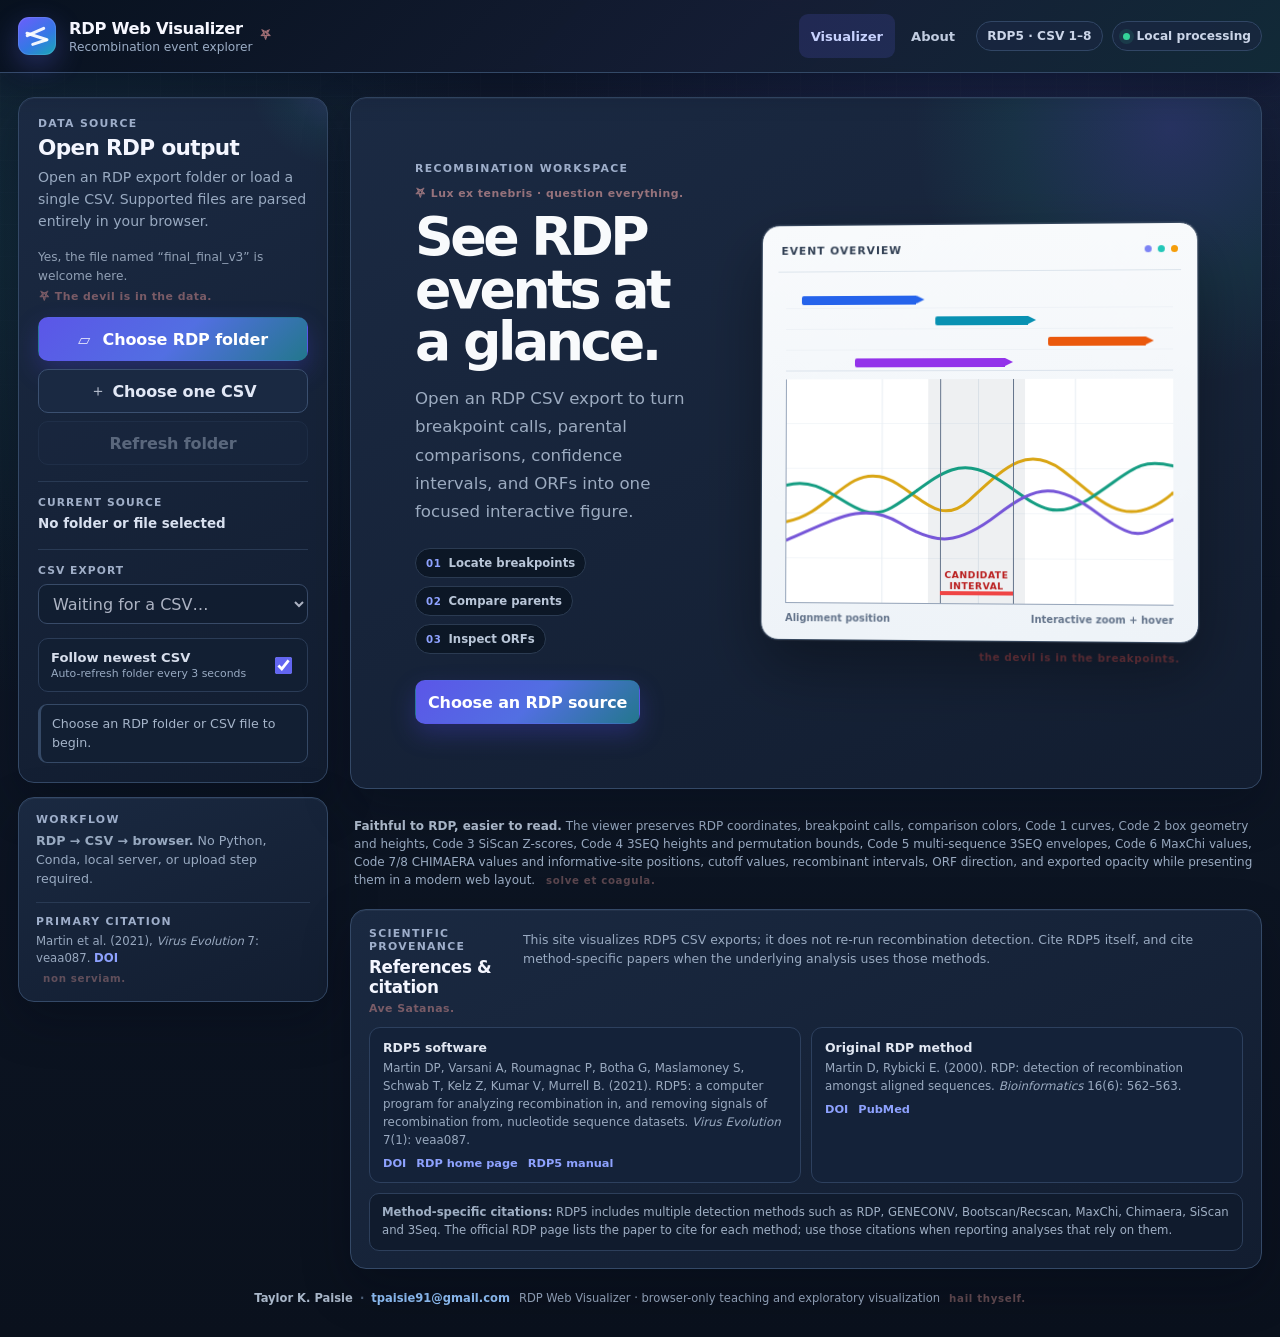
==== index.html @ fe1e6e0d "adding ex 8" ====
<!doctype html>
<html lang="en">
<head>
  <meta charset="utf-8" />
  <meta name="viewport" content="width=device-width, initial-scale=1" />
  <meta name="theme-color" content="#08111f" />
  <title>RDP Web Visualizer</title>
  <link rel="preconnect" href="https://cdn.plot.ly" crossorigin />
  <link rel="stylesheet" href="styles.css" />
  <style>
    .key-line.recombinant{border-top-color:#ef4444;border-top-width:3px}
    .key-arrow{display:inline-grid;place-items:center;width:17px;height:12px;color:#475569;font-size:14px;font-weight:800;line-height:1}
    .infernal-whisper{color:#3f4654;font-size:.64rem;font-weight:700;letter-spacing:.065em;text-transform:lowercase;opacity:.27;transition:opacity .22s ease,color .22s ease;user-select:none}
    .infernal-whisper:hover{opacity:.72;color:#8f1d1d}
    .infernal-note{display:inline-flex;align-items:center;gap:5px;color:#7f1d1d;font-size:.68rem;font-weight:720;letter-spacing:.045em;opacity:.42;transition:opacity .2s ease,color .2s ease;user-select:none}
    .infernal-note:hover{opacity:.78;color:#991b1b}
    .source-infernal{display:flex;margin:-7px 0 14px 1px}
    .summary-infernal{margin-left:auto;align-self:flex-end;white-space:nowrap;opacity:.30}
    .detail-infernal{display:block;margin-top:4px}
    .reference-infernal{display:block;margin-top:5px}
    .brand-infernal{color:#fca5a5;font-size:.72rem;font-weight:800;opacity:.48;margin-left:-5px;transform:translateY(-1px)}
    .whisper-inline{display:inline-block;margin-left:7px}
    .footer{display:flex;align-items:center;justify-content:center;gap:9px;flex-wrap:wrap}
    .citation-mini{margin-top:13px;padding-top:12px;border-top:1px solid #e7edf3}
    .citation-mini p{margin:5px 0 0;color:#64748b;font-size:.73rem;line-height:1.48}
    .citation-mini a,.references-panel a{color:#1d4ed8;text-decoration:none;font-weight:720}
    .citation-mini a:hover,.references-panel a:hover{text-decoration:underline}
    .references-panel{padding:17px 18px}
    .references-heading{display:flex;align-items:flex-start;justify-content:space-between;gap:18px;margin-bottom:12px}
    .references-heading h2{margin:4px 0 0;font-size:1.05rem;letter-spacing:-.02em}
    .references-intro{max-width:720px;margin:4px 0 0;color:#64748b;font-size:.78rem;line-height:1.5}
    .reference-grid{display:grid;grid-template-columns:repeat(2,minmax(0,1fr));gap:10px}
    .reference-card{padding:12px 13px;border:1px solid #e5eaf0;border-radius:11px;background:#fbfcfe}
    .reference-card strong{display:block;color:#334155;font-size:.78rem;margin-bottom:4px}
    .reference-card p{margin:0;color:#64748b;font-size:.74rem;line-height:1.52}
    .reference-actions{display:flex;gap:10px;flex-wrap:wrap;margin-top:7px;font-size:.71rem}
    .provenance-note{margin-top:10px;padding:10px 12px;border-radius:10px;background:#f8fafc;border:1px solid #e5eaf0;color:#64748b;font-size:.73rem;line-height:1.5}
    @media (prefers-reduced-motion:reduce){.infernal-whisper,.infernal-note{transition:none}}
    @media (max-width:760px){.reference-grid{grid-template-columns:1fr}.references-heading{flex-direction:column}.summary-infernal{display:none}}
  </style>
  <script src="https://cdn.plot.ly/plotly-2.35.2.min.js" defer></script>
  <script src="rdp-parser.js" defer></script>
  <script src="zoom-controls.js" defer></script>
  <script src="app.js" defer></script>
</head>
<body>
  <!-- Hail thyself. Question everything. -->
  <header class="app-bar">
    <div class="shell app-bar-inner">
      <div class="brand">
        <div class="brand-mark" aria-hidden="true" title="Hail thyself.">
          <span></span><span></span><span></span>
        </div>
        <div>
          <div class="brand-title">RDP Web Visualizer</div>
          <div class="brand-subtitle">Recombination event explorer</div>
        </div>
        <span class="brand-infernal" aria-hidden="true" title="lux ex tenebris">⛧</span>
      </div>
      <div class="app-bar-actions">
        <nav class="site-nav" aria-label="Main navigation">
          <a href="index.html" aria-current="page">Visualizer</a>
          <a href="about.html">About</a>
        </nav>
        <span class="version-pill">RDP5 · CSV 1–8</span>
        <span class="privacy-pill" title="Selected files stay in your browser.">
          <span class="status-dot"></span> Local processing
        </span>
      </div>
    </div>
  </header>

  <main class="shell workspace">
    <aside class="sidebar">
      <section id="data-source" class="panel source-panel">
        <div class="panel-kicker">Data source</div>
        <h1>Open RDP output</h1>
        <p class="sidebar-copy">Open an RDP export folder or load a single CSV. Supported files are parsed entirely in your browser.</p>
        <p class="buddy-note">Yes, the file named “final_final_v3” is welcome here.</p>
        <div class="source-infernal"><span class="infernal-note" aria-hidden="true">⛧ The devil is in the data.</span></div>

        <div class="source-actions">
          <button id="choose-folder" class="btn primary" type="button">
            <span class="btn-icon" aria-hidden="true">▱</span>
            Choose RDP folder
          </button>
          <label class="btn secondary file-button">
            <span class="btn-icon" aria-hidden="true">＋</span>
            Choose one CSV
            <input id="file-input" type="file" accept=".csv,text/csv" />
          </label>
          <button id="refresh-folder" class="btn ghost" type="button" disabled>Refresh folder</button>
        </div>

        <div id="browser-note" class="browser-note hidden"></div>

        <div class="source-block">
          <div class="field-label">Current source</div>
          <div id="source-label" class="source-label">No folder or file selected</div>
        </div>

        <div class="field-block">
          <label class="field-label" for="csv-select">CSV export</label>
          <select id="csv-select" disabled>
            <option value="">Waiting for a CSV…</option>
          </select>
        </div>

        <label class="toggle-row">
          <span>
            <strong>Follow newest CSV</strong>
            <small>Auto-refresh folder every 3 seconds</small>
          </span>
          <input id="auto-newest" type="checkbox" checked />
        </label>

        <div id="status" class="status neutral">Choose an RDP folder or CSV file to begin.</div>
      </section>

      <section class="panel sidebar-note">
        <div class="panel-kicker">Workflow</div>
        <p><strong>RDP → CSV → browser.</strong> No Python, Conda, local server, or upload step required.</p>
        <div class="citation-mini">
          <div class="panel-kicker">Primary citation</div>
          <p>Martin et al. (2021), <em>Virus Evolution</em> 7: veaa087. <a href="https://doi.org/10.1093/ve/veaa087" target="_blank" rel="noopener">DOI</a></p>
        </div>
        <span class="infernal-whisper whisper-inline" aria-hidden="true">Non serviam.</span>
      </section>
    </aside>

    <div class="main-column">
      <section id="empty-state" class="panel empty-state">
        <div class="empty-copy">
          <div class="panel-kicker">Recombination workspace</div>
          <span class="infernal-note empty-infernal" aria-hidden="true">⛧ Lux ex tenebris · question everything.</span>
          <h1>See RDP events at a glance.</h1>
          <p>Open an RDP CSV export to turn breakpoint calls, parental comparisons, confidence intervals, and ORFs into one focused interactive figure.</p>
          <div class="empty-features" aria-label="Visualization features">
            <span><strong>01</strong> Locate breakpoints</span>
            <span><strong>02</strong> Compare parents</span>
            <span><strong>03</strong> Inspect ORFs</span>
          </div>
          <a class="btn primary empty-cta" href="#data-source">Choose an RDP source</a>
        </div>
        <div class="genome-preview" aria-label="Decorative preview of a recombination event visualization">
          <div class="preview-toolbar"><span>Event overview</span><i></i><i></i><i></i></div>
          <div class="preview-orf">
            <span class="orf-track orf-a"></span>
            <span class="orf-track orf-b"></span>
            <span class="orf-track orf-c"></span>
            <span class="orf-track orf-d"></span>
          </div>
          <div class="preview-chart">
            <span class="preview-ci"></span>
            <span class="preview-break start"></span>
            <span class="preview-break end"></span>
            <svg viewBox="0 0 600 170" preserveAspectRatio="none" aria-hidden="true">
              <path class="curve curve-one" d="M0 115 C65 108 92 68 146 74 S232 124 286 95 S375 44 430 68 S525 126 600 88"/>
              <path class="curve curve-two" d="M0 82 C70 70 106 122 165 102 S257 53 318 72 S404 119 470 94 S545 56 600 64"/>
              <path class="curve curve-three" d="M0 132 C80 112 121 96 178 116 S268 136 330 108 S421 79 485 107 S554 124 600 112"/>
            </svg>
            <span class="preview-region">candidate interval</span>
          </div>
          <div class="preview-axis"><span>Alignment position</span><span>Interactive zoom + hover</span></div>
          <span class="infernal-whisper preview-infernal" aria-hidden="true">The devil is in the breakpoints.</span>
        </div>
      </section>

      <section id="summary" class="summary-strip hidden" aria-label="Event summary">
        <div class="summary-context">
          <span id="format-badge" class="data-badge">CSV</span>
          <span id="method-badge" class="method-badge">RDP event</span>
        </div>
        <div class="summary-metrics">
          <div class="metric"><span>Event</span><strong id="metric-event">—</strong></div>
          <div class="metric"><span>Breakpoints</span><strong id="metric-breakpoints">—</strong></div>
          <div class="metric"><span>ORFs</span><strong id="metric-genes">—</strong></div>
          <div class="metric"><span>Plot series</span><strong id="metric-series">—</strong></div>
        </div>
        <span class="infernal-note summary-infernal" aria-hidden="true">lux ex tenebris</span>
      </section>

      <section id="plot-card" class="panel plot-card hidden">
        <div class="plot-toolbar">
          <div class="plot-heading">
            <div class="panel-kicker">Interactive event view</div>
            <h2 id="plot-title">RDP event plot</h2>
          </div>
          <div class="export-controls">
            <select id="export-format" class="compact-select" aria-label="Figure export format">
              <option value="png">PNG</option>
              <option value="svg">SVG</option>
              <option value="jpeg">JPEG</option>
              <option value="webp">WebP</option>
            </select>
            <button id="export-figure" class="btn secondary compact" type="button">Export figure</button>
          </div>
        </div>

        <div id="comparison-legend" class="comparison-legend" aria-label="Comparison legend"></div>
        <p class="comparison-help">Click a comparison or trace group to show or hide it. <strong>Only</strong> isolates one; <strong>Show all</strong> brings everyone back. Even your favorite curve can share the spotlight.</p>

        <div class="orf-frame-key" aria-label="ORF reading-frame colors">
          <span class="orf-key-label">ORF frames</span>
          <span><i style="--orf-color:#2563eb"></i>+1</span>
          <span><i style="--orf-color:#0891b2"></i>+2</span>
          <span><i style="--orf-color:#059669"></i>+3</span>
          <span><i style="--orf-color:#ea580c"></i>−1</span>
          <span><i style="--orf-color:#dc2626"></i>−2</span>
          <span><i style="--orf-color:#9333ea"></i>−3</span>
          <span class="infernal-whisper orf-infernal" aria-hidden="true">Six frames. No false idols.</span>
        </div>

        <div class="annotation-key" aria-label="RDP visual layers">
          <span><i class="key-arrow" aria-hidden="true">→</i>ORF direction</span>
          <span><i class="key-box ci99"></i>99% CI</span>
          <span><i class="key-box ci95"></i>95% CI</span>
          <span><i class="key-line breakpoint"></i>Reported breakpoint</span>
          <span><i class="key-line cutoff"></i>Significance cutoffs</span>
          <span><i class="key-line zero"></i>Code 3 zero baseline</span>
          <span><i class="key-box permutation"></i>Code 4 permutation bounds</span>
          <span><i class="key-box sequence-envelope"></i>Code 5 sequence envelopes</span>
          <span><i class="key-sites"></i>Code 7/8 informative sites</span>
          <span><i class="key-line recombinant"></i>Recombinant interval</span>
        </div>

        <div class="plot-frame">
          <div id="rdp-plot" class="plot" role="img" aria-label="RDP event visualization"></div>
        </div>
      </section>

      <section id="details" class="detail-grid hidden">
        <article class="panel detail-card">
          <div class="detail-heading">
            <div>
              <div class="panel-kicker">RDP metadata</div>
              <h2>Event details</h2>
              <span class="infernal-note detail-infernal" aria-hidden="true">⛧ The devil is in the details.</span>
            </div>
          </div>
          <div class="table-wrap"><table id="metadata-table"><tbody></tbody></table></div>
        </article>
        <article class="panel detail-card">
          <div class="detail-heading">
            <div><div class="panel-kicker">ORF map input</div><h2>Open reading frames</h2></div>
          </div>
          <div class="table-wrap"><table id="gene-table"><thead><tr><th>Start</th><th>End</th><th>Frame</th><th>Direction</th></tr></thead><tbody></tbody></table></div>
        </article>
      </section>

      <section class="support-note">
        <strong>Faithful to RDP, easier to read.</strong>
        The viewer preserves RDP coordinates, breakpoint calls, comparison colors, Code 1 curves, Code 2 box geometry and heights, Code 3 SiScan Z-scores, Code 4 3SEQ heights and permutation bounds, Code 5 multi-sequence 3SEQ envelopes, Code 6 MaxChi values, Code 7/8 CHIMAERA values and informative-site positions, cutoff values, recombinant intervals, ORF direction, and exported opacity while presenting them in a modern web layout.
        <span class="infernal-whisper whisper-inline" aria-hidden="true">Solve et coagula.</span>
      </section>

      <section class="panel references-panel" aria-labelledby="references-title">
        <div class="references-heading">
          <div>
            <div class="panel-kicker">Scientific provenance</div>
            <h2 id="references-title">References &amp; citation</h2>
            <span class="infernal-note reference-infernal" aria-hidden="true">Ave Satanas.</span>
          </div>
          <p class="references-intro">This site visualizes RDP5 CSV exports; it does not re-run recombination detection. Cite RDP5 itself, and cite method-specific papers when the underlying analysis uses those methods.</p>
        </div>

        <div class="reference-grid">
          <article class="reference-card">
            <strong>RDP5 software</strong>
            <p>Martin DP, Varsani A, Roumagnac P, Botha G, Maslamoney S, Schwab T, Kelz Z, Kumar V, Murrell B. (2021). RDP5: a computer program for analyzing recombination in, and removing signals of recombination from, nucleotide sequence datasets. <em>Virus Evolution</em> 7(1): veaa087.</p>
            <div class="reference-actions">
              <a href="https://doi.org/10.1093/ve/veaa087" target="_blank" rel="noopener">DOI</a>
              <a href="https://web.cbio.uct.ac.za/~darren/rdp.html" target="_blank" rel="noopener">RDP home page</a>
              <a href="https://web.cbio.uct.ac.za/~darren/RDP5Manual.pdf" target="_blank" rel="noopener">RDP5 manual</a>
            </div>
          </article>

          <article class="reference-card">
            <strong>Original RDP method</strong>
            <p>Martin D, Rybicki E. (2000). RDP: detection of recombination amongst aligned sequences. <em>Bioinformatics</em> 16(6): 562–563.</p>
            <div class="reference-actions">
              <a href="https://doi.org/10.1093/bioinformatics/16.6.562" target="_blank" rel="noopener">DOI</a>
              <a href="https://pubmed.ncbi.nlm.nih.gov/10980155/" target="_blank" rel="noopener">PubMed</a>
            </div>
          </article>
        </div>

        <div class="provenance-note">
          <strong>Method-specific citations:</strong> RDP5 includes multiple detection methods such as RDP, GENECONV, Bootscan/Recscan, MaxChi, Chimaera, SiScan and 3Seq. The official RDP page lists the paper to cite for each method; use those citations when reporting analyses that rely on them.
        </div>
      </section>
    </div>
  </main>

  <footer class="shell footer">
    <span>RDP Web Visualizer · browser-only teaching and exploratory visualization</span>
    <span class="infernal-whisper" aria-hidden="true">Hail thyself.</span>
  </footer>
</body>
</html>
---- styles.css ----
@import url("base.css");
@import url("dark-shell.css");

/* Shared page navigation and About page. */
.comparison-item{display:flex;align-items:center}
.comparison-toggle{display:grid;grid-template-columns:13px minmax(0,1fr);gap:8px;flex:1;min-width:0;padding:4px;border:0;background:transparent;color:inherit;text-align:left;cursor:pointer;font:inherit}
.comparison-toggle[aria-pressed="false"]{opacity:.5}
.comparison-toggle[aria-pressed="false"] strong{text-decoration:line-through}
.comparison-isolate{padding:6px 8px;border:1px solid #3b5070;border-radius:6px;background:#1a2942;color:#d0d9e9;cursor:pointer;font:inherit;font-size:.72rem}
.comparison-isolate:hover{background:#263a57}
.comparison-help,.buddy-note{color:#91a0b5;font-size:.76rem;line-height:1.5}
.comparison-help{margin:8px 18px}
.about-motto{color:#d38c8c!important;font-size:.76rem;letter-spacing:.035em;margin:10px 0}
.export-controls{flex-wrap:wrap}
.plot-toolbar{flex-wrap:wrap}
.site-nav{display:flex;align-items:center;gap:4px}
.site-nav a{display:inline-flex;align-items:center;min-height:44px;padding:9px 12px;border-radius:9px;color:#c1cce0;font-size:.82rem;font-weight:740;text-decoration:none}
.site-nav a:hover{background:#263a57;color:#fff}
.site-nav a[aria-current="page"]{background:rgba(99,102,241,.16);color:#c7d2fe}
.about-page{max-width:1200px;padding-top:28px}
.about-layout{display:grid;grid-template-columns:minmax(0,1fr) minmax(0,.9fr);gap:clamp(24px,4vw,56px);align-items:center;padding:clamp(20px,4vw,48px)}
.about-copy{min-width:0}
.about-copy h1{margin:12px 0 20px;font-size:clamp(2rem,4vw,3.6rem);line-height:1.08;letter-spacing:-.045em}
.about-copy h2{margin:26px 0 8px;font-size:1.08rem}
.about-copy p{color:var(--ink-soft);line-height:1.7;font-size:.94rem}
.about-copy .about-intro{font-size:1.12rem;color:var(--ink)}
.about-copy a:not(.btn){color:#93c5fd;text-underline-offset:3px;overflow-wrap:anywhere}
.about-copy a:not(.btn):hover{color:#bfdbfe}
.about-copy .btn{margin-top:8px}
.about-image{margin:0;min-width:0}
.about-image img{display:block;width:100%;height:auto;border:1px solid var(--line-strong);border-radius:12px}
.about-footer{display:flex;flex-wrap:wrap;justify-content:center;align-items:center;gap:9px}
@media (max-width:860px){
  .about-layout{grid-template-columns:1fr}
  .about-image{width:100%;max-width:560px;margin-inline:auto}
}
@media (max-width:620px){
  .app-bar-inner{flex-wrap:wrap;gap:10px;padding-block:12px}
  .app-bar-actions{justify-content:flex-start}
  .about-page{padding-top:14px}
}

/* Visual hierarchy and landing-state enhancements. */
:root{
  --focus-ring:rgba(129,140,248,.55);
  --panel-highlight:rgba(148,163,184,.08);
}

body::before{
  content:"";
  position:fixed;
  inset:0;
  pointer-events:none;
  background-image:linear-gradient(rgba(148,163,184,.025) 1px,transparent 1px),linear-gradient(90deg,rgba(148,163,184,.025) 1px,transparent 1px);
  background-size:32px 32px;
  mask-image:linear-gradient(to bottom,black,transparent 72%);
}

button:focus-visible,
select:focus-visible,
a:focus-visible,
input:focus-visible{
  outline:3px solid var(--focus-ring);
  outline-offset:3px;
}

.app-bar{
  background:linear-gradient(135deg,rgba(8,17,31,.97),rgba(21,29,52,.96) 58%,rgba(17,43,55,.95));
  backdrop-filter:blur(18px);
}

.workspace{gap:22px;padding-top:24px}
.main-column{gap:18px}
.panel{position:relative}
.panel::after{
  content:"";
  position:absolute;
  inset:0;
  border-radius:inherit;
  pointer-events:none;
  box-shadow:inset 0 1px 0 var(--panel-highlight);
}

.source-panel{overflow:hidden}
.source-panel::before{
  content:"";
  position:absolute;
  width:180px;
  height:180px;
  right:-100px;
  top:-110px;
  border-radius:50%;
  background:radial-gradient(circle,rgba(129,140,248,.20),rgba(34,199,184,.05) 44%,transparent 70%);
  pointer-events:none;
}
.source-actions .btn{min-height:44px}
.btn{letter-spacing:-.008em}
.btn.primary{box-shadow:0 10px 24px rgba(79,70,229,.28)}
.btn.primary:hover:not(:disabled){box-shadow:0 13px 30px rgba(79,70,229,.36)}
.status{border-left-width:3px}

.empty-state{
  min-height:540px;
  display:grid;
  grid-template-columns:minmax(280px,.82fr) minmax(420px,1.35fr);
  align-items:center;
  gap:clamp(28px,5vw,72px);
  padding:clamp(28px,5vw,64px);
  overflow:hidden;
  isolation:isolate;
}
.empty-state::before{
  content:"";
  position:absolute;
  z-index:-1;
  width:520px;
  height:520px;
  right:-170px;
  top:-230px;
  border-radius:50%;
  background:radial-gradient(circle,rgba(99,102,241,.20),rgba(34,199,184,.075) 43%,transparent 70%);
}
.empty-copy{max-width:500px}
.empty-copy h1{
  max-width:520px;
  margin:10px 0 16px;
  color:#f8fafc;
  font-size:clamp(2.35rem,4.2vw,4.6rem);
  line-height:.98;
  letter-spacing:-.065em;
}
.empty-copy p{
  max-width:510px;
  margin-bottom:22px;
  color:#9cabc0;
  font-size:clamp(.94rem,1.3vw,1.08rem);
  line-height:1.7;
}
.empty-features{
  display:flex;
  flex-wrap:wrap;
  gap:8px;
  margin-bottom:26px;
}
.empty-features span{
  display:inline-flex;
  align-items:center;
  gap:7px;
  padding:7px 10px;
  border:1px solid #2b3b52;
  border-radius:999px;
  color:#b9c6d8;
  background:rgba(9,18,31,.72);
  font-size:.73rem;
  font-weight:680;
}
.empty-features strong{
  color:#8ea2ff;
  font-size:.64rem;
  letter-spacing:.06em;
}
.empty-cta{
  display:inline-flex;
  align-items:center;
  justify-content:center;
  min-height:44px;
  text-decoration:none;
}

.genome-preview{
  position:relative;
  min-width:0;
  padding:16px;
  border:1px solid #34455c;
  border-radius:18px;
  background:linear-gradient(180deg,#f8fafc,#eef3f8);
  box-shadow:0 28px 65px rgba(0,0,0,.34),0 0 0 1px rgba(255,255,255,.06);
  transform:perspective(1300px) rotateY(-3deg) rotateX(1deg);
}
.preview-toolbar{
  display:flex;
  align-items:center;
  gap:6px;
  height:31px;
  padding:0 3px 11px;
  border-bottom:1px solid #dce4ec;
  color:#334155;
  font-size:.68rem;
  font-weight:800;
}
.preview-toolbar span{margin-right:auto;text-transform:uppercase;letter-spacing:.09em}
.preview-toolbar i{width:7px;height:7px;border-radius:50%;background:#cbd5e1}
.preview-toolbar i:first-of-type{background:#7c83f5}
.preview-toolbar i:nth-of-type(2){background:#22c7b8}
.preview-toolbar i:last-of-type{background:#f59e0b}

.preview-orf{
  position:relative;
  height:84px;
  margin:16px 8px 8px;
  border-bottom:1px solid #dbe3ec;
  background:repeating-linear-gradient(to bottom,transparent 0,transparent 20px,#e6ebf1 21px);
}
.orf-track{
  position:absolute;
  height:9px;
  border-radius:2px 0 0 2px;
  background:#334155;
}
.orf-track::after{
  content:"";
  position:absolute;
  right:-8px;
  top:0;
  border-top:4.5px solid transparent;
  border-bottom:4.5px solid transparent;
  border-left:8px solid currentColor;
  color:inherit;
}
.orf-a{left:4%;top:8px;width:30%;color:#334155}
.orf-b{left:39%;top:29px;width:24%;background:#64748b;color:#64748b}
.orf-c{left:68%;top:50px;width:25%;background:#334155;color:#334155}
.orf-d{left:18%;top:71px;width:39%;background:#94a3b8;color:#94a3b8}

.preview-chart{
  position:relative;
  height:225px;
  margin:0 8px;
  overflow:hidden;
  border-left:1px solid #94a3b8;
  border-bottom:1px solid #94a3b8;
  background:
    linear-gradient(to right,transparent 0,transparent calc(25% - 1px),#e7edf3 25%,transparent calc(25% + 1px),transparent calc(50% - 1px),#e7edf3 50%,transparent calc(50% + 1px),transparent calc(75% - 1px),#e7edf3 75%,transparent calc(75% + 1px)),
    repeating-linear-gradient(to bottom,#fff 0,#fff 44px,#e7edf3 45px);
}
.preview-chart svg{position:absolute;inset:16px 0 20px;width:100%;height:calc(100% - 36px)}
.curve{fill:none;stroke-width:3;stroke-linecap:round;vector-effect:non-scaling-stroke}
.curve-one{stroke:#d9a514}.curve-two{stroke:#159d82}.curve-three{stroke:#7656d8}
.preview-ci{position:absolute;inset:0 auto 0 37%;width:25%;background:rgba(100,116,139,.11)}
.preview-break{position:absolute;z-index:2;top:0;bottom:0;width:1px;background:#64748b}
.preview-break.start{left:40%}.preview-break.end{left:59%}
.preview-region{
  position:absolute;
  z-index:3;
  left:40%;
  bottom:8px;
  width:19%;
  border-bottom:4px solid #ef4444;
  color:#b91c1c;
  font-size:.58rem;
  font-weight:800;
  text-align:center;
  text-transform:uppercase;
  letter-spacing:.05em;
}
.preview-axis{
  display:flex;
  justify-content:space-between;
  gap:12px;
  padding:9px 8px 0;
  color:#64748b;
  font-size:.62rem;
  font-weight:700;
}

.summary-strip{
  position:sticky;
  top:96px;
  z-index:12;
  backdrop-filter:blur(15px);
}
.plot-card{border-color:#384d6c}
.plot-toolbar{padding-block:19px 15px}
.plot-heading h2{font-size:1.25rem}
.plot-frame{
  border-radius:14px;
  box-shadow:0 18px 44px rgba(0,0,0,.26);
}
.comparison-item{transition:transform .15s ease,border-color .15s ease}
.comparison-item:hover{transform:translateY(-2px);border-color:#566d94}
.metric strong{font-variant-numeric:tabular-nums}
.reference-card{transition:transform .15s ease,border-color .15s ease}
.reference-card:hover{transform:translateY(-2px);border-color:#3a4d66!important}

@media (max-width:1120px){
  .empty-state{grid-template-columns:1fr;padding:40px}
  .empty-copy{max-width:720px}
  .empty-copy h1{max-width:720px}
  .genome-preview{transform:none}
}
@media (max-width:860px){
  .workspace{padding-top:14px}
  .summary-strip{position:static}
  .empty-state{min-height:auto}
}
@media (max-width:620px){
  body::before{display:none}
  .empty-state{padding:25px 18px;gap:28px}
  .empty-copy h1{font-size:2.6rem}
  .empty-features{display:grid}
  .empty-features span{justify-content:flex-start}
  .genome-preview{padding:10px;border-radius:13px}
  .preview-chart{height:180px}
  .preview-axis span:last-child{display:none}
}

@media (prefers-reduced-motion:reduce){
  html{scroll-behavior:auto}
  *,*::before,*::after{transition:none!important}
  .genome-preview{transform:none}
}

/* Infernal microcopy and signed-frame color system. */
.empty-infernal{
  margin-top:12px;
  color:#e3a0a0!important;
  opacity:.62!important;
}
.preview-infernal{
  position:absolute;
  right:18px;
  bottom:-22px;
  color:#9b3a3a!important;
  opacity:.5!important;
}
.genome-preview{margin-bottom:22px}

.orf-a{background:#2563eb;color:#2563eb}
.orf-b{background:#0891b2;color:#0891b2}
.orf-c{background:#ea580c;color:#ea580c}
.orf-d{background:#9333ea;color:#9333ea}

.orf-frame-key{
  display:flex;
  align-items:center;
  flex-wrap:wrap;
  gap:7px;
  margin:11px 18px 0;
  padding:10px 12px;
  border:1px solid #304461;
  border-radius:10px;
  background:linear-gradient(145deg,#1a2942,#142238);
  color:#b5c1d4;
  font-size:.69rem;
  font-weight:760;
}
.orf-frame-key > span{
  display:inline-flex;
  align-items:center;
  gap:5px;
}
.orf-frame-key i{
  width:11px;
  height:8px;
  border-radius:2px;
  background:var(--orf-color);
  box-shadow:0 0 0 2px color-mix(in srgb,var(--orf-color) 18%,transparent);
}
.orf-key-label{
  margin-right:3px;
  color:#dbe5f1;
  font-size:.66rem;
  font-weight:850;
  letter-spacing:.08em;
  text-transform:uppercase;
}
.orf-infernal{
  margin-left:auto;
  color:#c98c8c!important;
  opacity:.45!important;
}

@media (max-width:620px){
  .orf-frame-key{margin-inline:8px}
  .orf-infernal{width:100%;margin-left:0}
  .preview-infernal{right:12px}
}
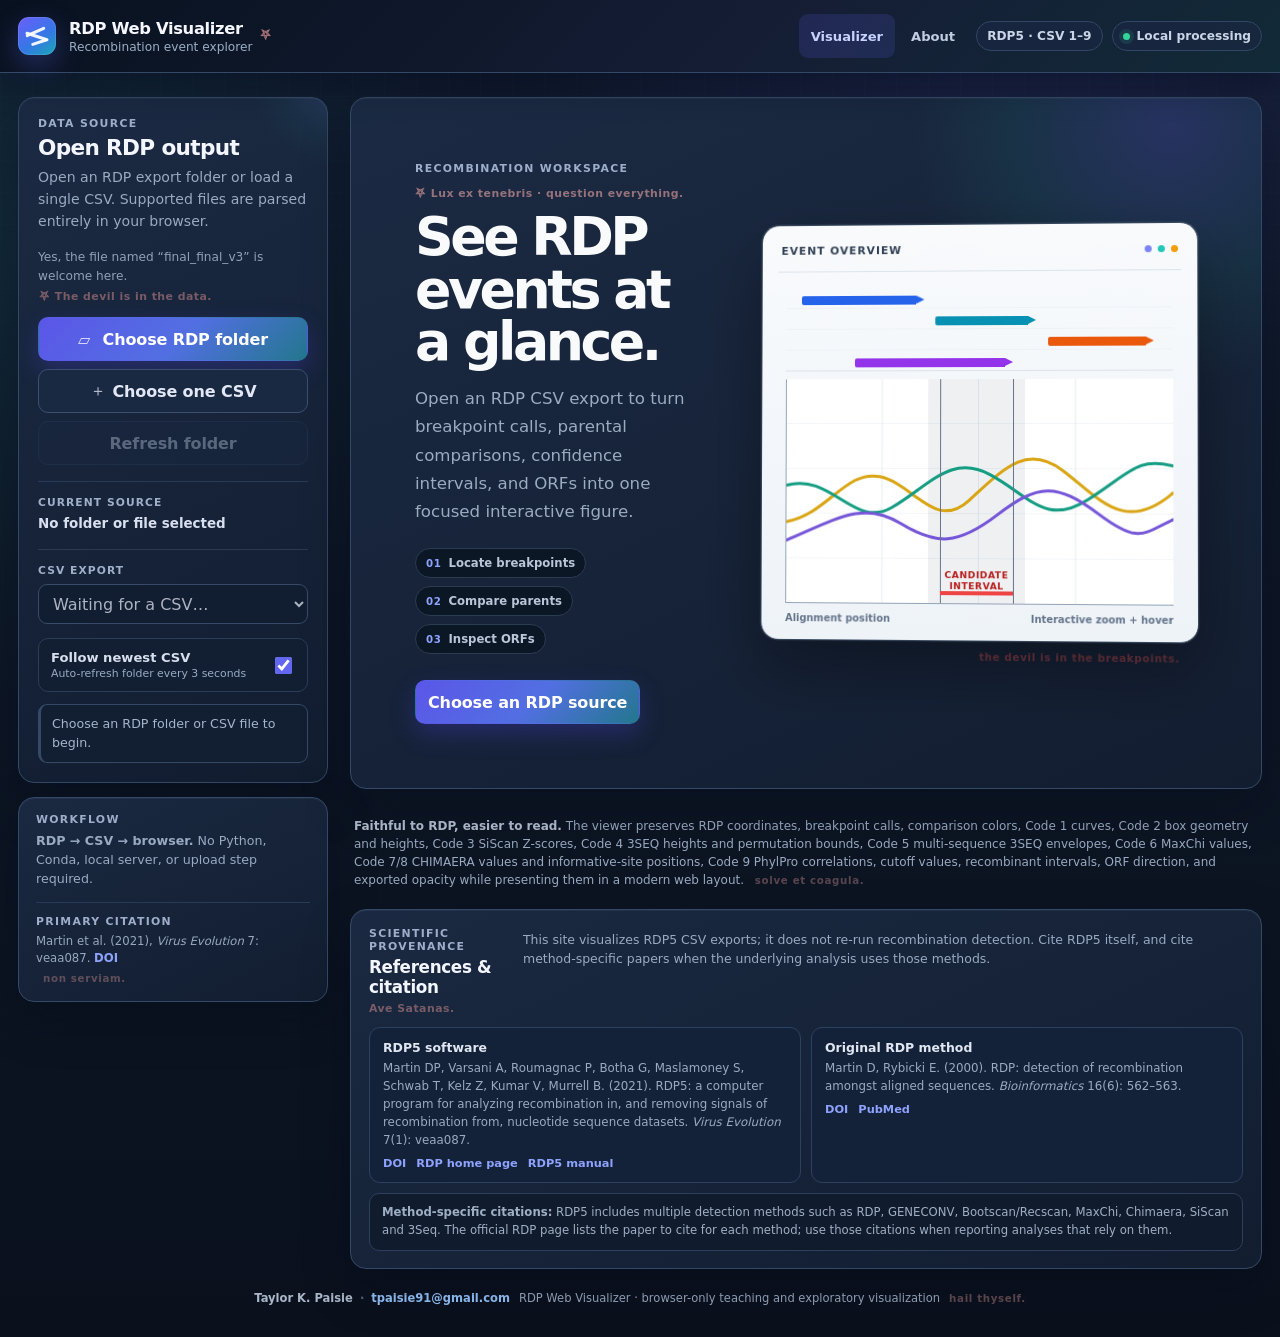
==== commit 05206278: "updating with csv 9" ====
--- a/index.html
+++ b/index.html
@@ -62,7 +62,7 @@
           <a href="index.html" aria-current="page">Visualizer</a>
           <a href="about.html">About</a>
         </nav>
-        <span class="version-pill">RDP5 · CSV 1–8</span>
+        <span class="version-pill">RDP5 · CSV 1–9</span>
         <span class="privacy-pill" title="Selected files stay in your browser.">
           <span class="status-dot"></span> Local processing
         </span>
@@ -250,7 +250,7 @@
 
       <section class="support-note">
         <strong>Faithful to RDP, easier to read.</strong>
-        The viewer preserves RDP coordinates, breakpoint calls, comparison colors, Code 1 curves, Code 2 box geometry and heights, Code 3 SiScan Z-scores, Code 4 3SEQ heights and permutation bounds, Code 5 multi-sequence 3SEQ envelopes, Code 6 MaxChi values, Code 7/8 CHIMAERA values and informative-site positions, cutoff values, recombinant intervals, ORF direction, and exported opacity while presenting them in a modern web layout.
+        The viewer preserves RDP coordinates, breakpoint calls, comparison colors, Code 1 curves, Code 2 box geometry and heights, Code 3 SiScan Z-scores, Code 4 3SEQ heights and permutation bounds, Code 5 multi-sequence 3SEQ envelopes, Code 6 MaxChi values, Code 7/8 CHIMAERA values and informative-site positions, Code 9 PhylPro correlations, cutoff values, recombinant intervals, ORF direction, and exported opacity while presenting them in a modern web layout.
         <span class="infernal-whisper whisper-inline" aria-hidden="true">Solve et coagula.</span>
       </section>
 
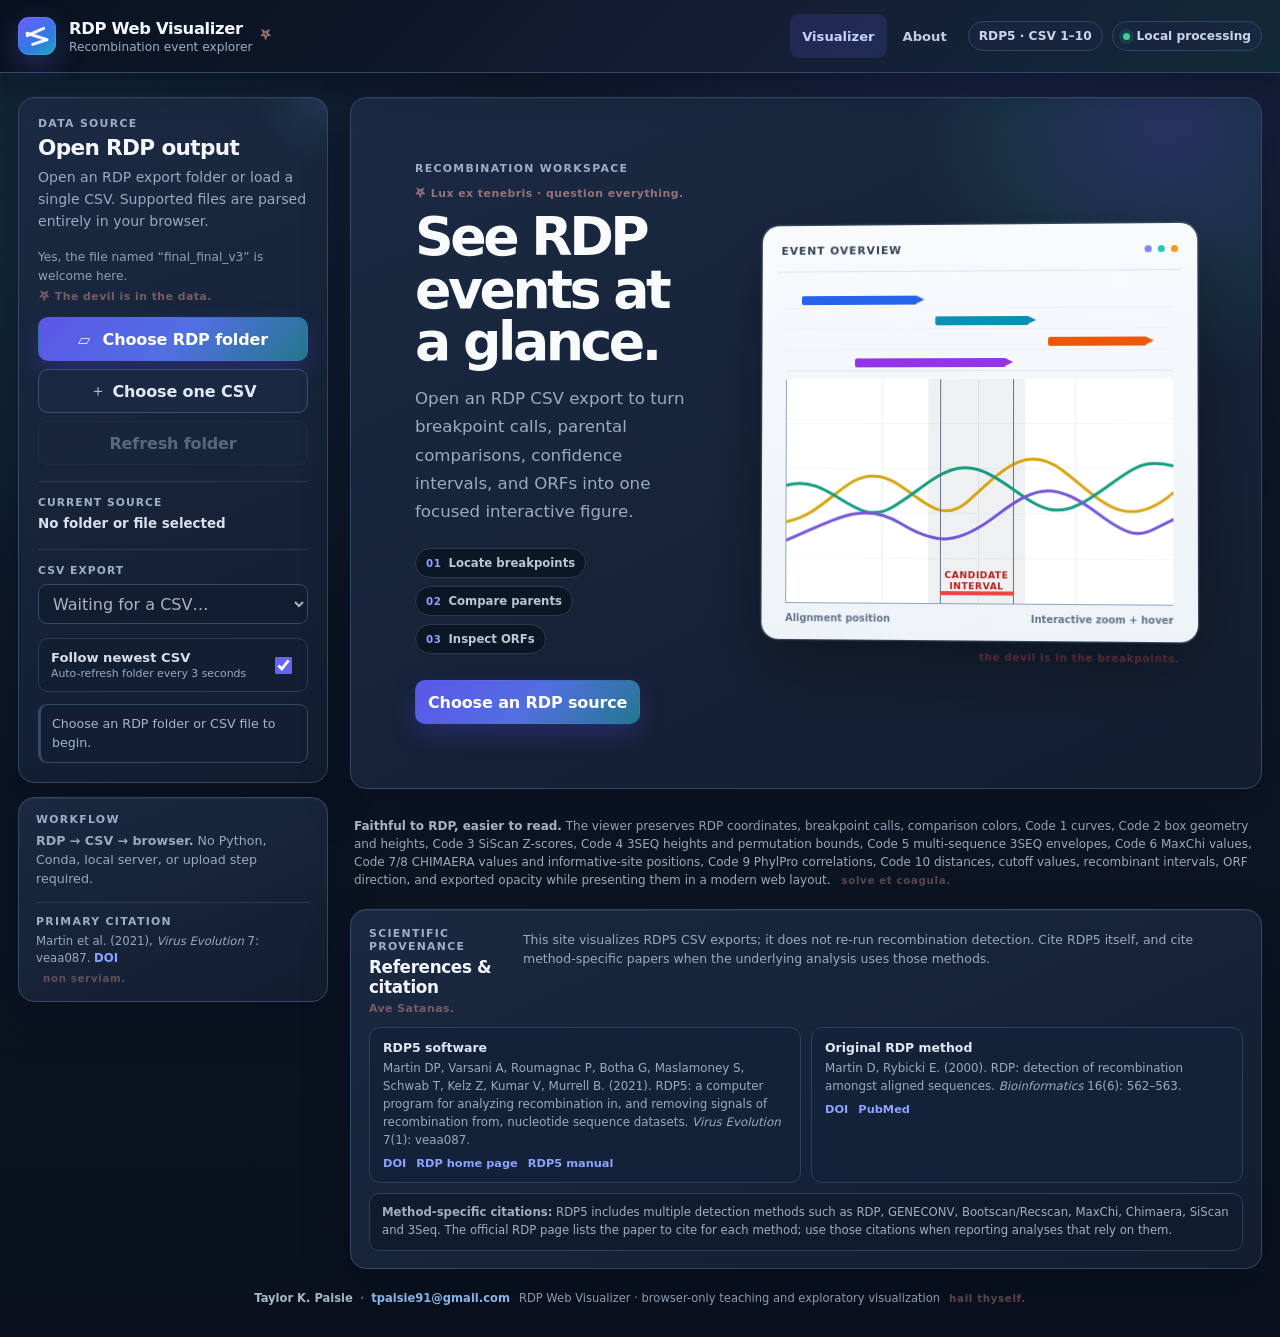
==== commit 3546d39e: "adding csv 10" ====
--- a/index.html
+++ b/index.html
@@ -62,7 +62,7 @@
           <a href="index.html" aria-current="page">Visualizer</a>
           <a href="about.html">About</a>
         </nav>
-        <span class="version-pill">RDP5 · CSV 1–9</span>
+        <span class="version-pill">RDP5 · CSV 1–10</span>
         <span class="privacy-pill" title="Selected files stay in your browser.">
           <span class="status-dot"></span> Local processing
         </span>
@@ -250,7 +250,7 @@
 
       <section class="support-note">
         <strong>Faithful to RDP, easier to read.</strong>
-        The viewer preserves RDP coordinates, breakpoint calls, comparison colors, Code 1 curves, Code 2 box geometry and heights, Code 3 SiScan Z-scores, Code 4 3SEQ heights and permutation bounds, Code 5 multi-sequence 3SEQ envelopes, Code 6 MaxChi values, Code 7/8 CHIMAERA values and informative-site positions, Code 9 PhylPro correlations, cutoff values, recombinant intervals, ORF direction, and exported opacity while presenting them in a modern web layout.
+        The viewer preserves RDP coordinates, breakpoint calls, comparison colors, Code 1 curves, Code 2 box geometry and heights, Code 3 SiScan Z-scores, Code 4 3SEQ heights and permutation bounds, Code 5 multi-sequence 3SEQ envelopes, Code 6 MaxChi values, Code 7/8 CHIMAERA values and informative-site positions, Code 9 PhylPro correlations, Code 10 distances, cutoff values, recombinant intervals, ORF direction, and exported opacity while presenting them in a modern web layout.
         <span class="infernal-whisper whisper-inline" aria-hidden="true">Solve et coagula.</span>
       </section>
 
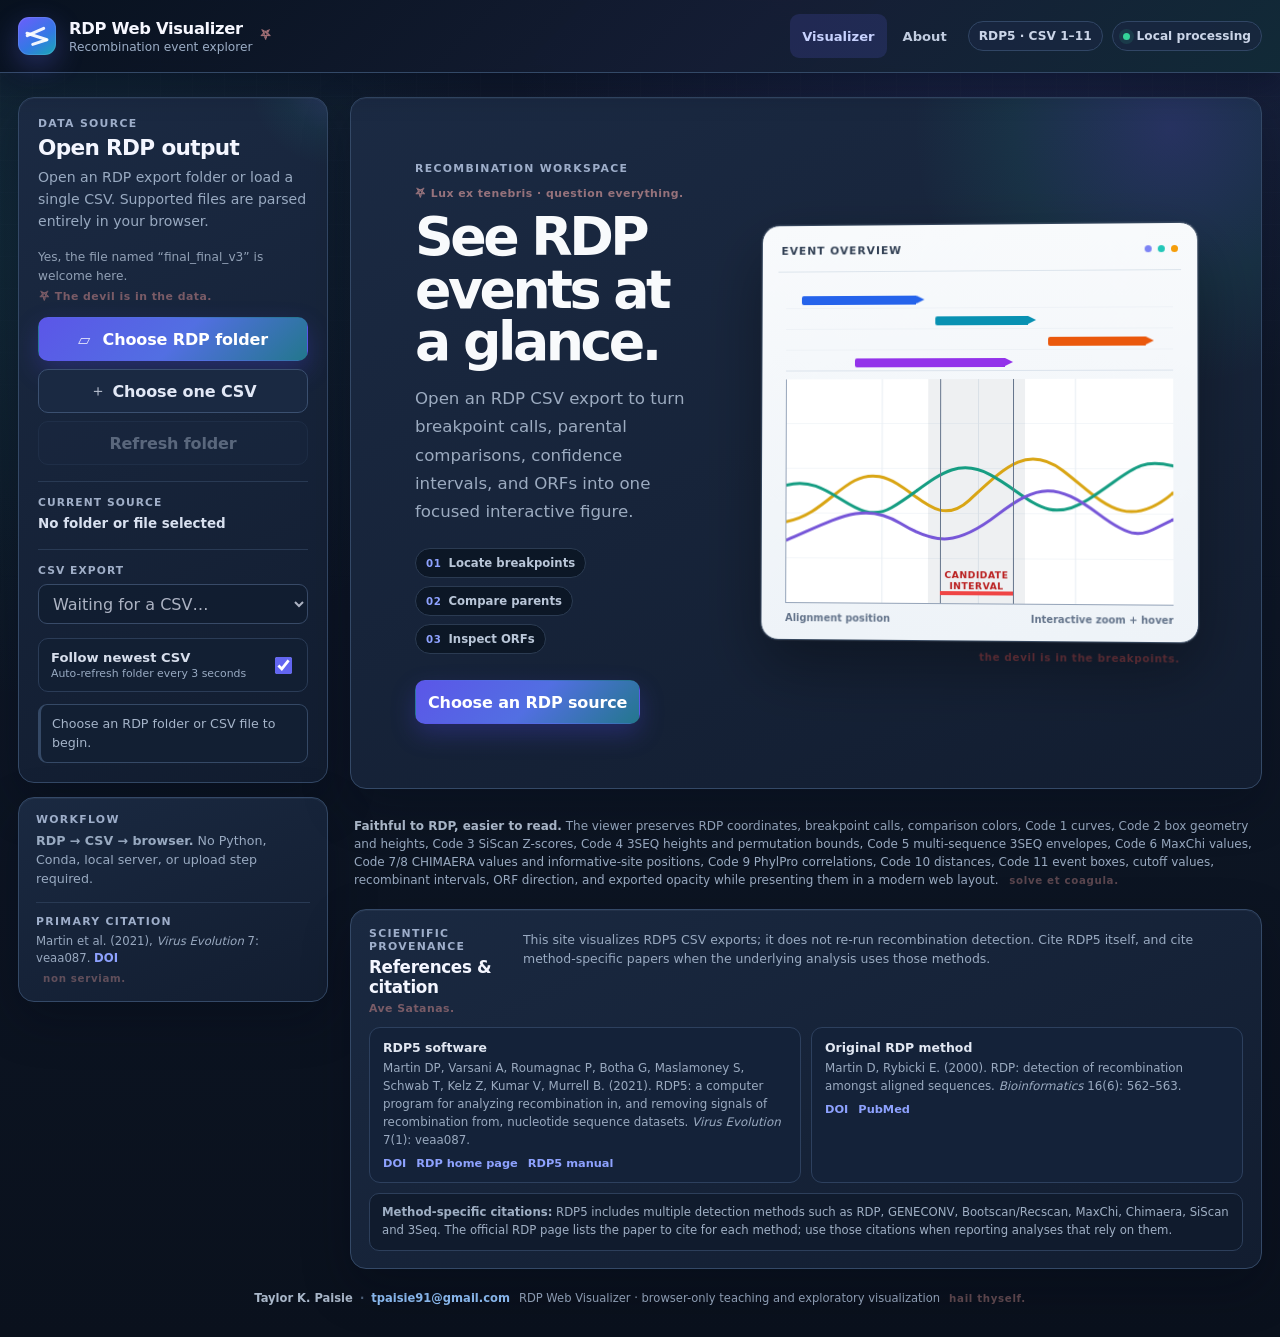
==== commit ea96375b: "adding csv 11" ====
--- a/index.html
+++ b/index.html
@@ -62,7 +62,7 @@
           <a href="index.html" aria-current="page">Visualizer</a>
           <a href="about.html">About</a>
         </nav>
-        <span class="version-pill">RDP5 · CSV 1–10</span>
+        <span class="version-pill">RDP5 · CSV 1–11</span>
         <span class="privacy-pill" title="Selected files stay in your browser.">
           <span class="status-dot"></span> Local processing
         </span>
@@ -250,7 +250,7 @@
 
       <section class="support-note">
         <strong>Faithful to RDP, easier to read.</strong>
-        The viewer preserves RDP coordinates, breakpoint calls, comparison colors, Code 1 curves, Code 2 box geometry and heights, Code 3 SiScan Z-scores, Code 4 3SEQ heights and permutation bounds, Code 5 multi-sequence 3SEQ envelopes, Code 6 MaxChi values, Code 7/8 CHIMAERA values and informative-site positions, Code 9 PhylPro correlations, Code 10 distances, cutoff values, recombinant intervals, ORF direction, and exported opacity while presenting them in a modern web layout.
+        The viewer preserves RDP coordinates, breakpoint calls, comparison colors, Code 1 curves, Code 2 box geometry and heights, Code 3 SiScan Z-scores, Code 4 3SEQ heights and permutation bounds, Code 5 multi-sequence 3SEQ envelopes, Code 6 MaxChi values, Code 7/8 CHIMAERA values and informative-site positions, Code 9 PhylPro correlations, Code 10 distances, Code 11 event boxes, cutoff values, recombinant intervals, ORF direction, and exported opacity while presenting them in a modern web layout.
         <span class="infernal-whisper whisper-inline" aria-hidden="true">Solve et coagula.</span>
       </section>
 
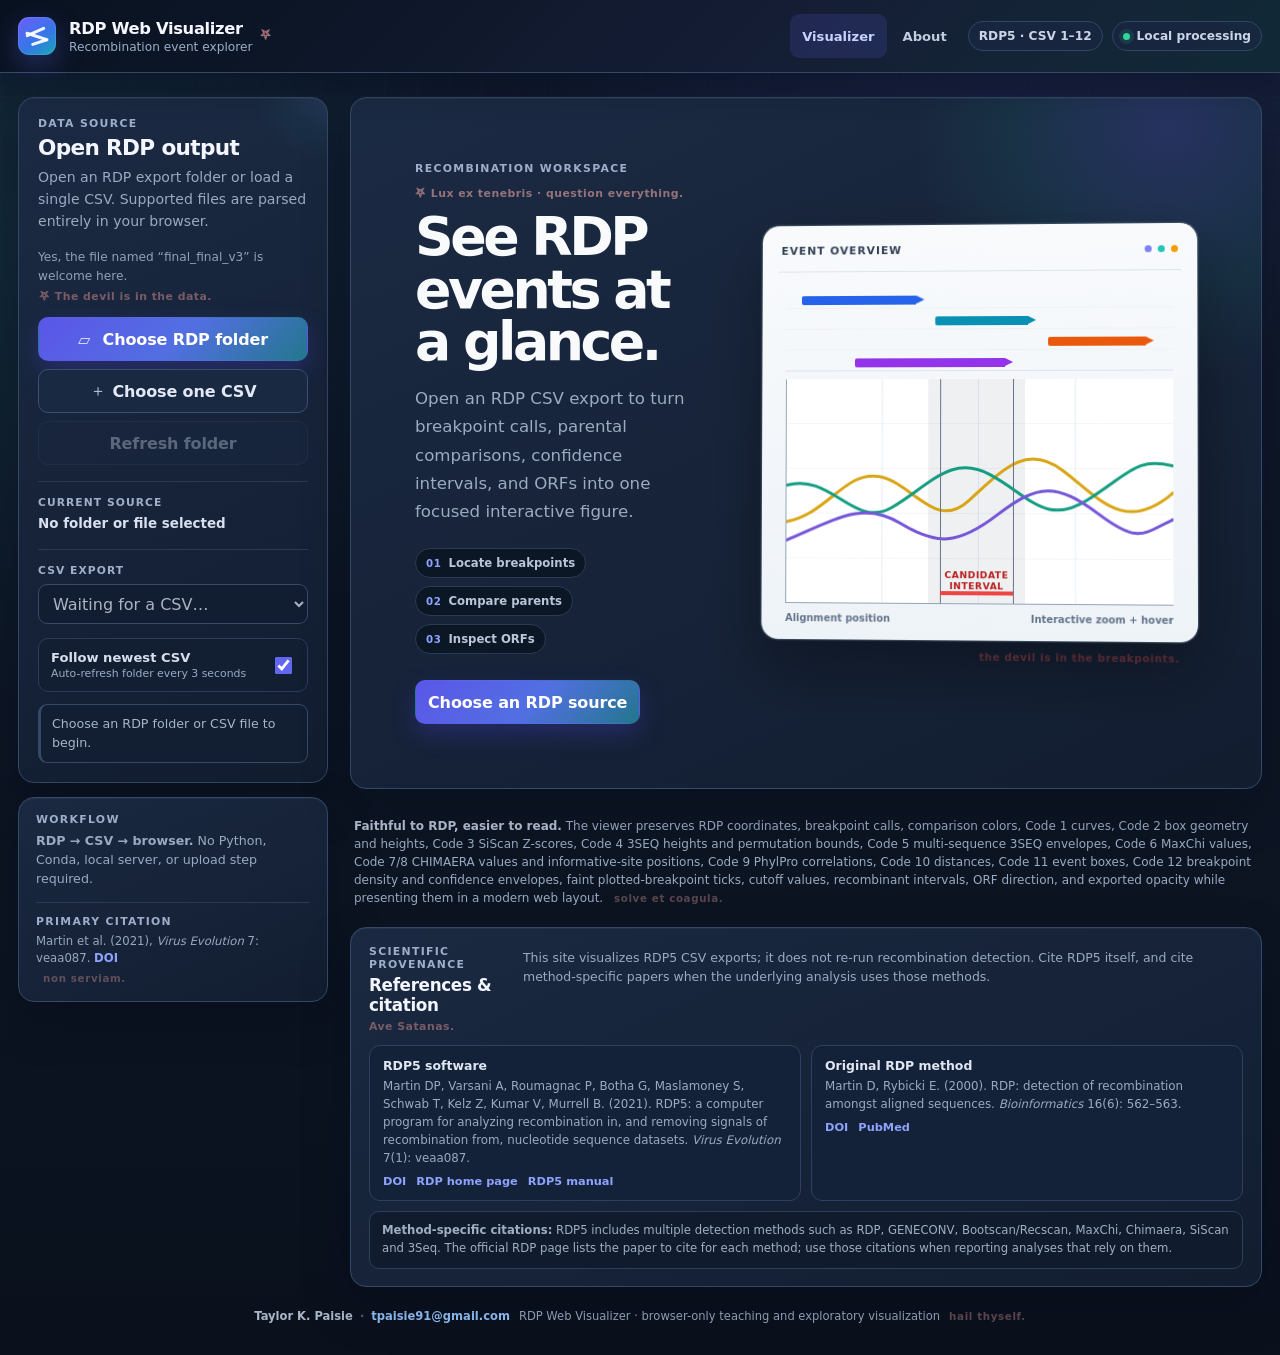
==== commit c3496088: "Support Code 12 breakpoint distribution with transparent breakpoint ticks Add Darren's supplied CSV " ====
--- a/index.html
+++ b/index.html
@@ -62,7 +62,7 @@
           <a href="index.html" aria-current="page">Visualizer</a>
           <a href="about.html">About</a>
         </nav>
-        <span class="version-pill">RDP5 · CSV 1–11</span>
+        <span class="version-pill">RDP5 · CSV 1–12</span>
         <span class="privacy-pill" title="Selected files stay in your browser.">
           <span class="status-dot"></span> Local processing
         </span>
@@ -216,6 +216,7 @@
           <span><i class="key-box ci99"></i>99% CI</span>
           <span><i class="key-box ci95"></i>95% CI</span>
           <span><i class="key-line breakpoint"></i>Reported breakpoint</span>
+          <span><i class="key-sites" style="background:repeating-linear-gradient(90deg,rgba(17,24,39,0.18) 0 1px,transparent 1px 5px)"></i>Plotted breakpoint positions</span>
           <span><i class="key-line cutoff"></i>Significance cutoffs</span>
           <span><i class="key-line zero"></i>Code 3 zero baseline</span>
           <span><i class="key-box permutation"></i>Code 4 permutation bounds</span>
@@ -250,7 +251,7 @@
 
       <section class="support-note">
         <strong>Faithful to RDP, easier to read.</strong>
-        The viewer preserves RDP coordinates, breakpoint calls, comparison colors, Code 1 curves, Code 2 box geometry and heights, Code 3 SiScan Z-scores, Code 4 3SEQ heights and permutation bounds, Code 5 multi-sequence 3SEQ envelopes, Code 6 MaxChi values, Code 7/8 CHIMAERA values and informative-site positions, Code 9 PhylPro correlations, Code 10 distances, Code 11 event boxes, cutoff values, recombinant intervals, ORF direction, and exported opacity while presenting them in a modern web layout.
+        The viewer preserves RDP coordinates, breakpoint calls, comparison colors, Code 1 curves, Code 2 box geometry and heights, Code 3 SiScan Z-scores, Code 4 3SEQ heights and permutation bounds, Code 5 multi-sequence 3SEQ envelopes, Code 6 MaxChi values, Code 7/8 CHIMAERA values and informative-site positions, Code 9 PhylPro correlations, Code 10 distances, Code 11 event boxes, Code 12 breakpoint density and confidence envelopes, faint plotted-breakpoint ticks, cutoff values, recombinant intervals, ORF direction, and exported opacity while presenting them in a modern web layout.
         <span class="infernal-whisper whisper-inline" aria-hidden="true">Solve et coagula.</span>
       </section>
 
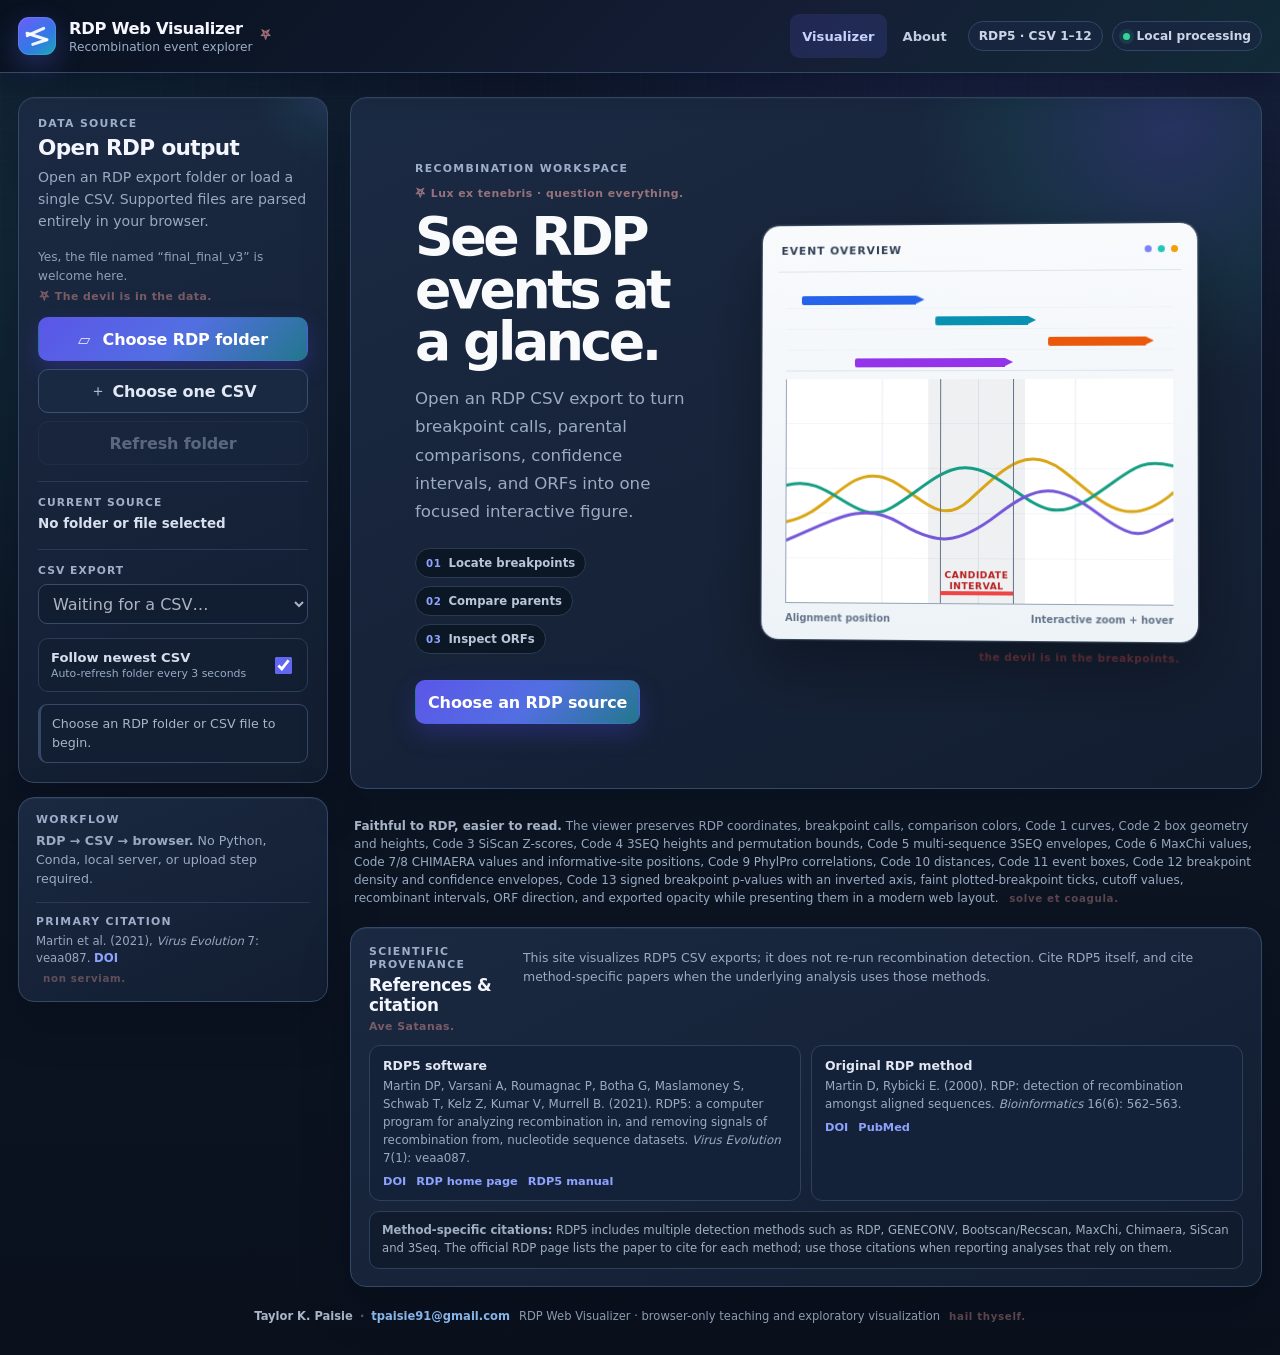
==== commit 66c5a81a: "Add Code 13 breakpoint p-value example and rendering support" ====
--- a/index.html
+++ b/index.html
@@ -216,7 +216,7 @@
           <span><i class="key-box ci99"></i>99% CI</span>
           <span><i class="key-box ci95"></i>95% CI</span>
           <span><i class="key-line breakpoint"></i>Reported breakpoint</span>
-          <span><i class="key-sites" style="background:repeating-linear-gradient(90deg,rgba(17,24,39,0.18) 0 1px,transparent 1px 5px)"></i>Plotted breakpoint positions</span>
+          <span><i class="key-sites" style="background:repeating-linear-gradient(90deg,rgba(17,24,39,0.25) 0 1px,transparent 1px 5px)"></i>Plotted breakpoint positions</span>
           <span><i class="key-line cutoff"></i>Significance cutoffs</span>
           <span><i class="key-line zero"></i>Code 3 zero baseline</span>
           <span><i class="key-box permutation"></i>Code 4 permutation bounds</span>
@@ -251,7 +251,7 @@
 
       <section class="support-note">
         <strong>Faithful to RDP, easier to read.</strong>
-        The viewer preserves RDP coordinates, breakpoint calls, comparison colors, Code 1 curves, Code 2 box geometry and heights, Code 3 SiScan Z-scores, Code 4 3SEQ heights and permutation bounds, Code 5 multi-sequence 3SEQ envelopes, Code 6 MaxChi values, Code 7/8 CHIMAERA values and informative-site positions, Code 9 PhylPro correlations, Code 10 distances, Code 11 event boxes, Code 12 breakpoint density and confidence envelopes, faint plotted-breakpoint ticks, cutoff values, recombinant intervals, ORF direction, and exported opacity while presenting them in a modern web layout.
+        The viewer preserves RDP coordinates, breakpoint calls, comparison colors, Code 1 curves, Code 2 box geometry and heights, Code 3 SiScan Z-scores, Code 4 3SEQ heights and permutation bounds, Code 5 multi-sequence 3SEQ envelopes, Code 6 MaxChi values, Code 7/8 CHIMAERA values and informative-site positions, Code 9 PhylPro correlations, Code 10 distances, Code 11 event boxes, Code 12 breakpoint density and confidence envelopes, Code 13 signed breakpoint p-values with an inverted axis, faint plotted-breakpoint ticks, cutoff values, recombinant intervals, ORF direction, and exported opacity while presenting them in a modern web layout.
         <span class="infernal-whisper whisper-inline" aria-hidden="true">Solve et coagula.</span>
       </section>
 
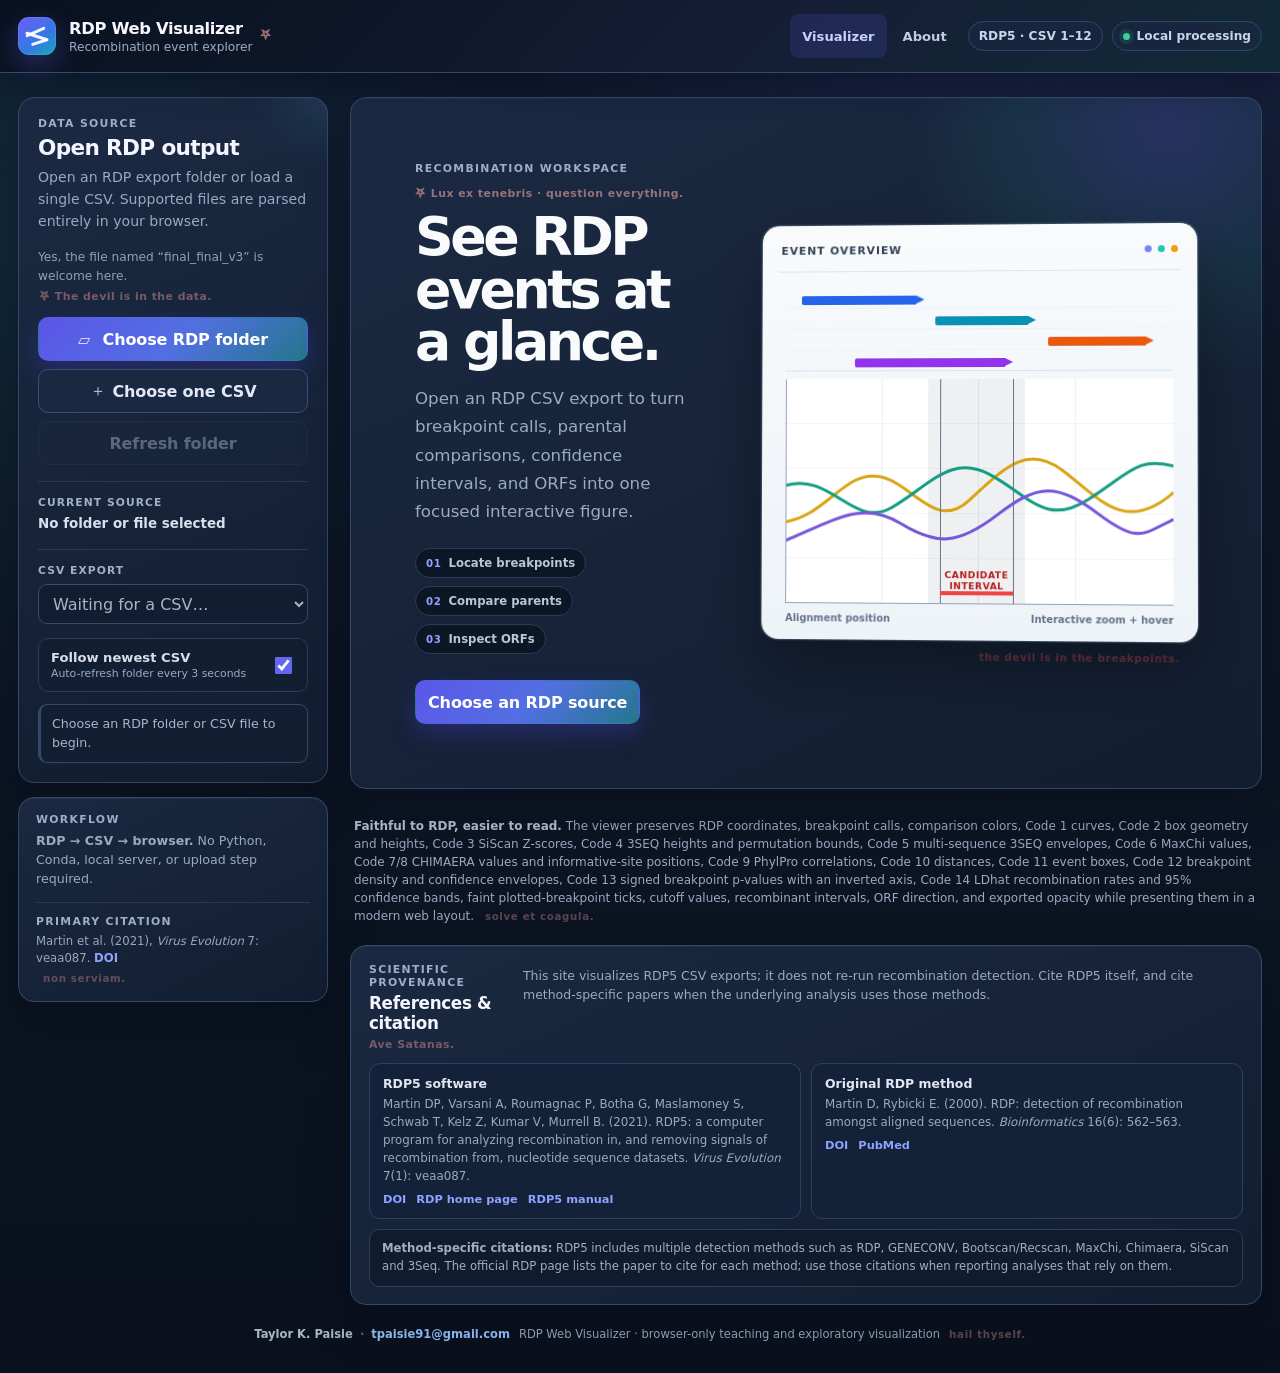
==== commit 07a1c79e: "Add Code 14 LDhat recombination rate support and example" ====
--- a/index.html
+++ b/index.html
@@ -251,7 +251,7 @@
 
       <section class="support-note">
         <strong>Faithful to RDP, easier to read.</strong>
-        The viewer preserves RDP coordinates, breakpoint calls, comparison colors, Code 1 curves, Code 2 box geometry and heights, Code 3 SiScan Z-scores, Code 4 3SEQ heights and permutation bounds, Code 5 multi-sequence 3SEQ envelopes, Code 6 MaxChi values, Code 7/8 CHIMAERA values and informative-site positions, Code 9 PhylPro correlations, Code 10 distances, Code 11 event boxes, Code 12 breakpoint density and confidence envelopes, Code 13 signed breakpoint p-values with an inverted axis, faint plotted-breakpoint ticks, cutoff values, recombinant intervals, ORF direction, and exported opacity while presenting them in a modern web layout.
+        The viewer preserves RDP coordinates, breakpoint calls, comparison colors, Code 1 curves, Code 2 box geometry and heights, Code 3 SiScan Z-scores, Code 4 3SEQ heights and permutation bounds, Code 5 multi-sequence 3SEQ envelopes, Code 6 MaxChi values, Code 7/8 CHIMAERA values and informative-site positions, Code 9 PhylPro correlations, Code 10 distances, Code 11 event boxes, Code 12 breakpoint density and confidence envelopes, Code 13 signed breakpoint p-values with an inverted axis, Code 14 LDhat recombination rates and 95% confidence bands, faint plotted-breakpoint ticks, cutoff values, recombinant intervals, ORF direction, and exported opacity while presenting them in a modern web layout.
         <span class="infernal-whisper whisper-inline" aria-hidden="true">Solve et coagula.</span>
       </section>
 
